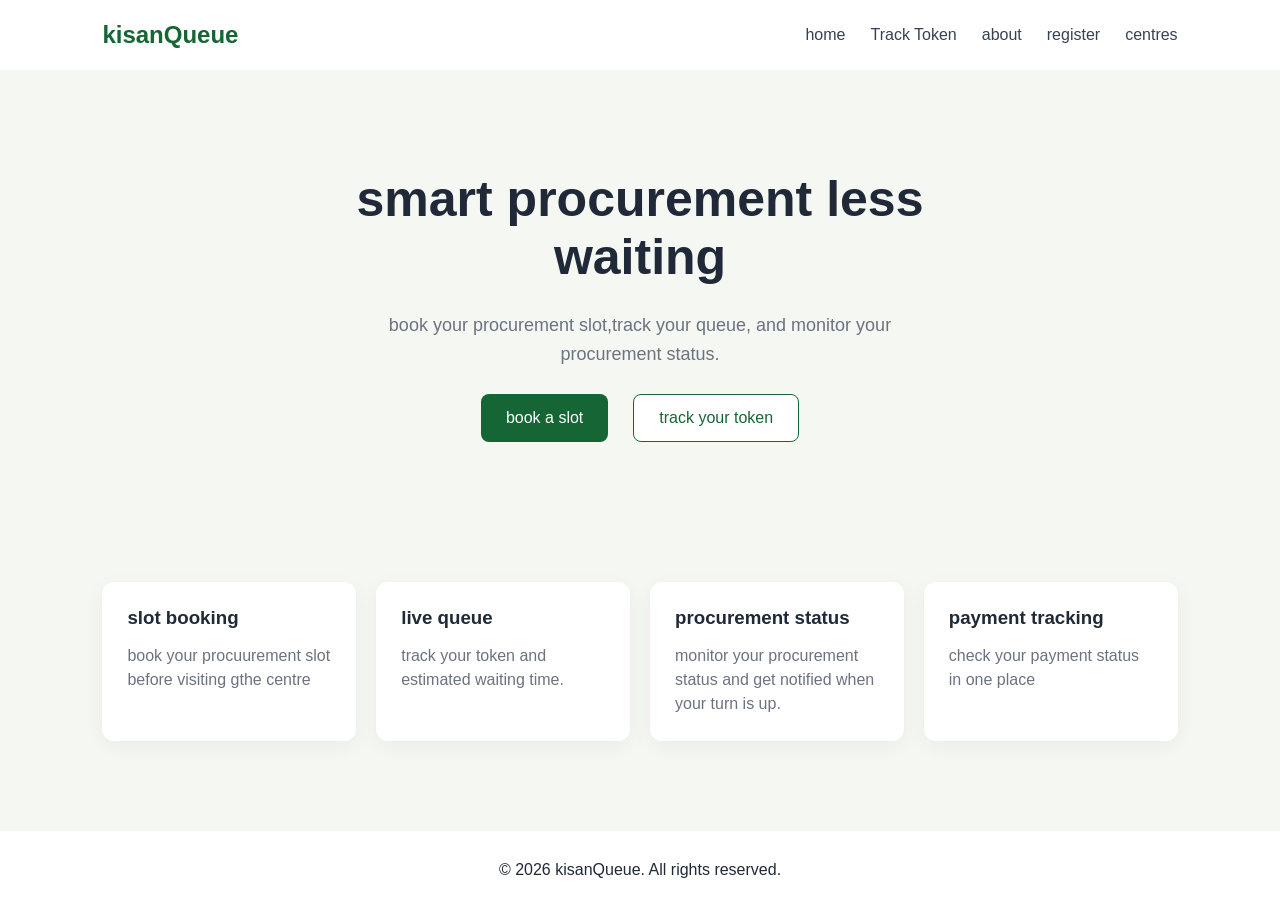
==== development/index.html @ 44cba634 "Add files via upload" ====
<!DOCTYPE html>
<html lang="en">
<head>
    <meta charset="UTF-8">
    <meta name="viewport" content="width=device-width, initial-scale=1.0">
    <title>Kisan_Queue</title>
    <link rel ="stylesheet" href ="style.css">
</head>
<body>
    <header>
        <h2>kisanQueue</h2>
        <nav>
            <a href ="#">home</a>
            <a href ="#">Track Token</a>
            <a href ="#">about</a>
            <a href="register.html">register</a>
            <a href="centres.html">centres</a>
        </nav>
    </header>

    <main>
        <!-- <section class="hero">
            <div class="hero-content"></div>
               <img src="1787847908800.png" alt="my image"
            </div>
        </section> -->



        <section class="hero">

            <!-- <img src="1787847908800.png" alt="my image">
            <div class="hero-text"> -->
                <h1>smart procurement
                    less waiting
                </h1>
                <p>
                    book your procurement slot,track your queue,
                    and monitor your procurement status.
                </p>

                  <!-- <div class="buttons"> 
                <button>book a slot -->
            </div>

            <div class="buttons"> 
                <button>book a slot 
                    <a href="register.html"></a>
                </button>
                <button>track your token</button>
            </div>
            </section>

            <section class="features">
                <div class="feature-card">
                    <h3>slot booking</h3>
                    <p>book your procuurement slot before visiting gthe centre</p>
                </div>

                <div class="feature-card">
                    <h3>live queue</h3>
                    <p>track your token and estimated waiting time.</p>

                </div>
                <div class="feature-card">
                    <h3>procurement status</h3>
                    <p>monitor your procurement status and get notified when your turn is up.</p>
                </div>
                <div class="feature-card">
                    <h3>payment tracking</h3>
                    <p>check your payment status in one place</p>

                </div>

            </section>

        
    </main>

    <footer>
        <p>&#169 2026 kisanQueue. All rights reserved.</p>
    </footer>
    <script src="script.js"></script>
</body>
</html>
---- development/style.css ----
*{
    margin:0;
    padding:0;
    box-sizing:border-box;
}


/*hero image*/

/* .hero{
    position:relative;
    overflow:hidden;
    min-height:600px;
    background-size:cover;
    background-position:center;
    background-repeat:no-repeat;


    display:flex;
    allign-items:center;
    justify-content:center;
    position:relative;

   
}

.hero-content{
    text-align:center;
    color:white;
    max-width:700px;
    padding:20px;


} */










body{
    font-family:Arial, Helvetica, sans-serif;
    background:#f5f7f2;
    color:#1f2937;
}

header{
    height:70px;
    display:flex;
    justify-content:space-between;
    align-items:center;

    padding:  0 8%;
    background:white;

}

header h2{
    color: #166534;

}

nav{
    display:flex;
    gap: 25px;
}

nav a{
    text-decoration: none;
    color:#374151;
}

.hero{text-align:center;
    padding: 100px 20px;
}

.hero h1{
    font-size: 50px;
    max-width: 700px;
    margin:auto;
}
.hero p{
    font-size: 18px;
    max-width: 600px;
    margin:25px auto;
  color:#6b7280;
  line-height:1.6;
}

.buttons{
    display: flex;
    justify-content: center;
    gap: 25px;
}

button{
    padding: 14px 25px;
    border-radius: 8px;
    border:none;
    cursor:pointer;
    font-size: 16px;
}

.buttons button:first-child{
    background:#166534;
    color:white;
}
.buttons button:last-child{
    background:white;
    color:#166534;
    border: 1px solid #166534;
}

.features{
    display:grid;
    grid-template-columns:repeat(4, 1fr);
    gap: 20px;
    padding: 40px 8%;
}

.feature-card{
    background:white;
    padding: 25px;
    border-radius: 12px;
   box-shadow: 0 5px 20px rgba(0,0,0,0.05);
}

.feature-card h3{
    margin-bottom: 15px;
   
}

.feature-card p{
    color:#6b7280;
    line-height:1.5;
}

footer{
    text-align:center;
    padding: 30px;
  
    margin-top: 50px;
      background:white;
}






/* Registration Section Styles */


.registration {
    max-width: 600px;
    margin: 60px auto;
    padding: 40px;
    background: white;
    border-radius: 12px;
}

.registration h1 {
    text-align: center;
    margin-bottom: 10px;
}

.registration > p {
    text-align: center;
    margin-bottom: 30px;
    color: #6b7280;
}

.registration form {
    display: flex;
    flex-direction: column;
}

.registration label {
    margin-top: 15px;
    margin-bottom: 7px;
    font-weight: bold;
}

.registration input,
.registration select {
    padding: 13px;
    font-size: 16px;

    border: 1px solid #d1d5db;
    border-radius: 7px;
}

.registration form button {
    margin-top: 25px;

    padding: 14px;

    background: #166534;
    color: white;

    border: none;
    border-radius: 8px;

    cursor: pointer;
    font-size: 16px;
}


/* Centres Section Styles */




.centres {
    padding: 60px 8%;
    text-align: center;
}

.centres > p {
    margin-top: 10px;
    color: #6b7280;
}

.centre-container {
    display: grid;

    grid-template-columns:
        repeat(3, 1fr);

    gap: 25px;

    margin-top: 40px;
}

.centre-card {
    background: white;

    padding: 30px;

    border-radius: 12px;

    text-align: left;

    box-shadow:
        0 5px 20px
        rgba(0, 0, 0, 0.05);
}

.centre-card h2 {
    margin-bottom: 20px;
}

.centre-card p {
    margin: 12px 0;
}

.select-centre {
    margin-top: 20px;

    width: 100%;

    background: #166534;
    color: white;
}


/* Booking Section Styles */

.booking-section {
    max-width: 800px;
    margin: 60px auto;
    padding: 20px;
    text-align: center;
}

.booking-section > p {
    color: #6b7280;
    margin-bottom: 30px;
}

.booking-card {
    background: white;
    padding: 35px;
    border-radius: 12px;
}

.booking-card h2 {
    margin-top: 25px;
}

#bookingDate {
    padding: 12px;
    margin-top: 10px;
    font-size: 16px;
}

.slots {
    display: grid;
    grid-template-columns: repeat(2, 1fr);
    gap: 15px;
    margin-top: 20px;
}

.slot-btn {
    padding: 15px;
    background: white;
    border: 1px solid #166534;
    color: #166534;
    cursor: pointer;
}

.slot-btn:hover {
    background: #166534;
    color: white;
}

.slot-btn.selected {
    background: #166534;
    color: white;
}

.confirm-btn {
    margin-top: 30px;
    padding: 14px 30px;
}








.confirmation {
    text-align: center;
    margin: 70px auto;
    padding: 20px;
}

.confirmation > p {
    color: #6b7280;
}

.token-card {
    max-width: 500px;
    margin: 40px auto;
    background: white;
    padding: 40px;
    border-radius: 15px;
}

.token-number {
    font-size: 60px;
    font-weight: bold;
    color: #166534;
    margin: 20px 0;
}

.booking-details {
    text-align: left;
    margin: 30px 0;
}

.booking-details p {
    padding: 10px 0;
    border-bottom: 1px solid #eee;
}






.queue-section {
    max-width: 1000px;
    margin: 60px auto;
    padding: 20px;
    text-align: center;
}

.queue-section > p {
    color: #6b7280;
    margin-bottom: 40px;
}

.queue-dashboard {
    display: grid;
    grid-template-columns: repeat(4, 1fr);
    gap: 20px;
    margin-bottom: 50px;
}

.queue-info {
    background: white;
    padding: 25px;
    border-radius: 12px;
}

.queue-info h3 {
    margin-bottom: 15px;
}

.queue-info div {
    font-size: 24px;
    font-weight: bold;
}

.current-token {
    color: #dc2626;
}

.your-token {
    color: #166534;
}

.queue-list {
    max-width: 700px;
    margin: 30px auto;
}

.queue-item {
    display: flex;
    justify-content: space-between;

    background: white;

    padding: 18px;

    margin: 10px 0;

    border-radius: 8px;
}

.completed {
    opacity: 0.6;
}

.active {
    border-left: 5px solid #f59e0b;
}

.your-position {
    border-left: 5px solid #166534;
    font-weight: bold;
}




/*status.css*/



.status-section {
    max-width: 800px;
    margin: 60px auto;
    padding: 20px;
}

.status-section > h1,
.status-section > p {
    text-align: center;
}

.status-section > p {
    color: #6b7280;
    margin-bottom: 40px;
}

.status-card {
    background: white;
    padding: 30px;
    border-radius: 12px;
}

.status-item {
    display: flex;
    gap: 20px;

    padding: 20px 0;

    border-bottom: 1px solid #e5e7eb;
}

.status-icon {
    width: 40px;
    height: 40px;

    display: flex;

    align-items: center;
    justify-content: center;

    border-radius: 50%;

    font-weight: bold;
}

.status-item.completed .status-icon {
    background: #dcfce7;
    color: #166534;
}

.status-item.processing .status-icon {
    background: #fef3c7;
}

.status-item.pending .status-icon {
    background: #f3f4f6;
}

.status-item h3 {
    margin-bottom: 5px;
}

.status-item p {
    color: #6b7280;
}

.status-btn {
    width: 100%;
    margin-top: 30px;
    padding: 14px;
}





/*status.css*/



.payment-section {
    max-width: 700px;
    margin: 60px auto;
    padding: 20px;
    text-align: center;
}

.payment-section > p {
    color: #6b7280;
    margin-bottom: 40px;
}

.payment-card {
    background: white;
    padding: 35px;
    border-radius: 12px;
    text-align: left;
}

.payment-header {
    display: flex;
    justify-content: space-between;
    align-items: center;

    padding-bottom: 20px;

    border-bottom: 1px solid #e5e7eb;
}

.payment-processing {
    padding: 8px 12px;
    background: #fef3c7;
    border-radius: 20px;
}

.payment-row {
    display: flex;
    justify-content: space-between;

    padding: 18px 0;

    border-bottom: 1px solid #e5e7eb;
}

.payment-row span {
    color: #6b7280;
}

.payment-row.amount {
    font-size: 20px;
    border-bottom: none;
}

.payment-message {
    background: #f0fdf4;

    padding: 15px;

    border-radius: 8px;

    margin: 20px 0;
}

.payment-card button {
    width: 100%;
    padding: 14px;
}





/*admin login.css*/







.admin-login-section {
    min-height: 70vh;

    display: flex;

    justify-content: center;
    align-items: center;

    padding: 30px;
}

.admin-login-card {
    width: 100%;
    max-width: 450px;

    background: white;

    padding: 40px;

    border-radius: 15px;

    box-shadow:
        0 5px 20px
        rgba(0, 0, 0, 0.08);
}

.admin-login-card h1,
.admin-login-card > p {
    text-align: center;
}

.admin-login-card > p {
    color: #6b7280;
    margin-bottom: 25px;
}

.admin-login-card form {
    display: flex;
    flex-direction: column;
}

.admin-login-card label {
    margin-top: 15px;
    margin-bottom: 7px;

    font-weight: bold;
}

.admin-login-card input {
    padding: 13px;

    border: 1px solid #d1d5db;

    border-radius: 7px;

    font-size: 16px;
}

.admin-login-card button {
    margin-top: 25px;

    padding: 14px;
}

.demo-login {
    margin-top: 25px;

    padding: 15px;

    background: #f0fdf4;

    border-radius: 8px;

    font-size: 14px;
}


/*admin dashboard.css*/




.admin-dashboard {
    max-width: 1200px;

    margin: 50px auto;

    padding: 20px;
}

.dashboard-heading {
    display: flex;

    justify-content: space-between;
    align-items: center;

    margin-bottom: 40px;
}

.dashboard-heading p {
    color: #6b7280;
}

.dashboard-stats {
    display: grid;

    grid-template-columns:
        repeat(4, 1fr);

    gap: 20px;

    margin-bottom: 40px;
}

.stat-card {
    background: white;

    padding: 25px;

    border-radius: 12px;
}

.stat-card h3 {
    color: #6b7280;

    margin-bottom: 15px;
}

.stat-card div {
    font-size: 32px;

    font-weight: bold;

    color: #166534;
}

.dashboard-content {
    display: grid;

    grid-template-columns:
        repeat(2, 1fr);

    gap: 25px;
}

.dashboard-panel {
    background: white;

    padding: 30px;

    border-radius: 12px;

    text-align: center;
}

.dashboard-token {
    font-size: 55px;

    font-weight: bold;

    color: #166534;

    margin: 20px 0;
}

.centre-status {
    font-size: 25px;

    font-weight: bold;

    margin: 20px 0;
}






/*queue management*/


.admin-queue-section {
    max-width: 900px;

    margin: 50px auto;

    padding: 20px;

    text-align: center;
}

.admin-queue-section > p {
    color: #6b7280;

    margin-bottom: 35px;
}

.current-queue-card {
    background: white;

    padding: 35px;

    border-radius: 15px;

    margin-bottom: 40px;
}

.admin-current-token {
    font-size: 60px;

    font-weight: bold;

    color: #166534;

    margin: 20px;
}

.queue-management-list {
    background: white;

    padding: 30px;

    border-radius: 12px;

    text-align: left;
}

.admin-queue-item {
    display: flex;

    justify-content: space-between;

    align-items: center;

    padding: 18px;

    border-bottom:
        1px solid #e5e7eb;
}

.admin-queue-item div {
    display: flex;

    gap: 20px;

    align-items: center;
}

.active-admin-token {
    background: #f0fdf4;

    border-left:
        5px solid #166534;
}

.completed-status {
    color: #166534;

    font-weight: bold;
}
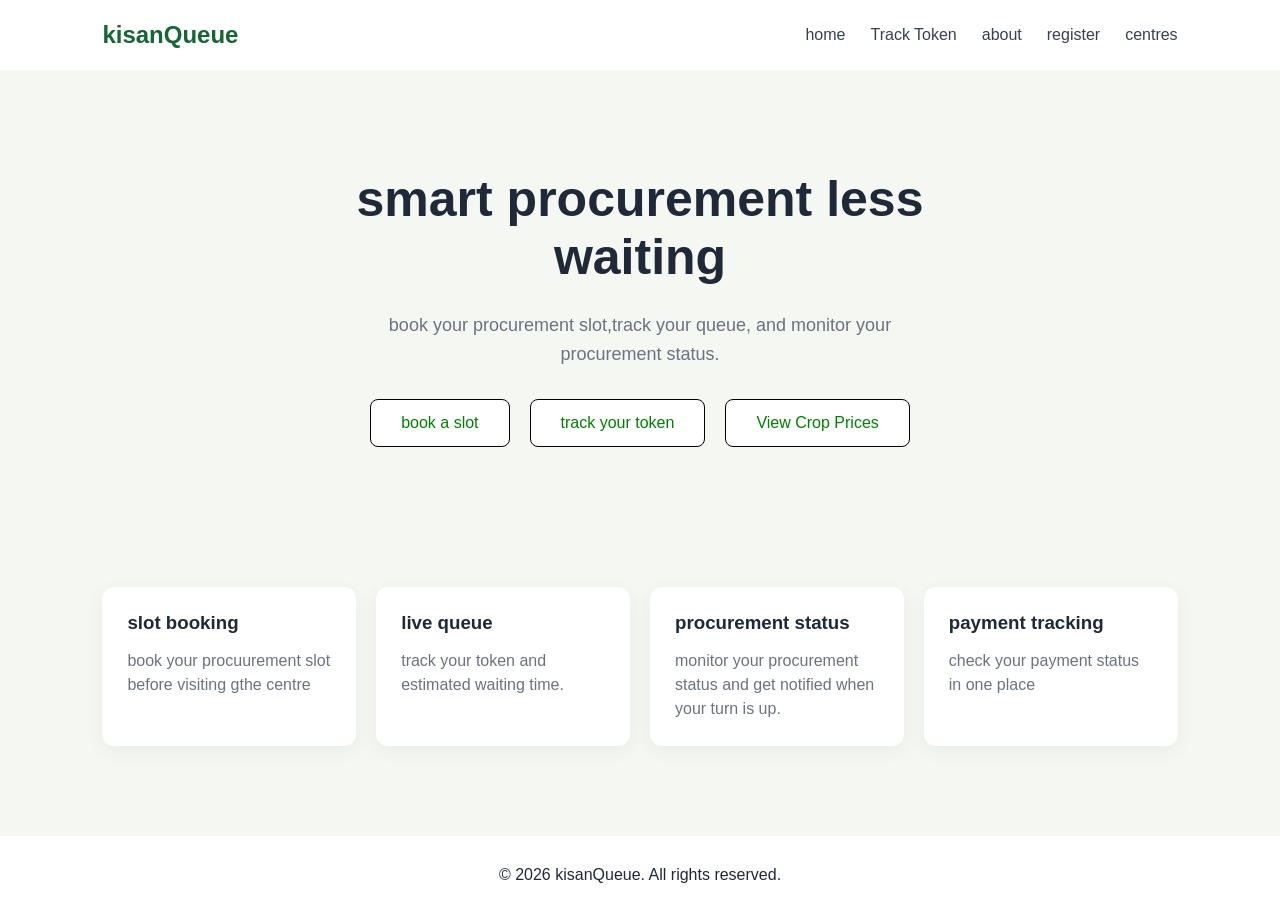
==== commit 738a2e43: "Add files via upload" ====
--- a/development/index.html
+++ b/development/index.html
@@ -39,16 +39,27 @@
                     and monitor your procurement status.
                 </p>
 
-                  <!-- <div class="buttons"> 
-                <button>book a slot -->
+            <!-- <div style="background-color: white;
+            color: green;
+            padding: 12px 25px;
+            border:1px solid green;
+            border-radius: 8px;
+            cursor: pointer;"> -->
+
+            <div class="hero-buttons">
+                <a href="register.html">
+                    <button class="book-a-slot" type="button">book a slot</button>
+                </a>
+                <a href="queue.html">
+                    <button class="track-your-token" type="button">track your token</button>
+                </a>
+
+                <a href="crop-prices.html">
+                    <button class="view-crop-prices" type="button">View Crop Prices</button>
+                </a>
             </div>
 
-            <div class="buttons"> 
-                <button>book a slot 
-                    <a href="register.html"></a>
-                </button>
-                <button>track your token</button>
-            </div>
+
             </section>
 
             <section class="features">
--- a/development/style.css
+++ b/development/style.css
@@ -327,9 +327,36 @@
     margin-top: 30px;
     padding: 14px 30px;
 }
-
-
-
+.confirm-btn:hover {
+    background: #166534;
+    color: white;
+    animation: scaleUp 0.2s ease-in-out;
+}
+
+
+.confirm-btn:active {
+    transform: scale(0.98);
+}
+
+/* .book a slot {
+    background: #166534;
+    color: white;
+    border: none;
+    padding: 14px 30px;
+    border-radius: 8px;
+    cursor: pointer;
+} */
+
+/* .book-a-slot:hover {
+    background: #166534;
+    color: rgb(10, 223, 28);
+    animation: scaleUp 0.2s ease-in-out;
+}
+.track-your-token:hover {
+    background: #166534;
+    color: white;
+    animation: scaleUp 0.2s ease-in-out;
+} */
 
 
 
@@ -874,4 +901,274 @@
     color: #166534;
 
     font-weight: bold;
-}+}
+
+
+/*crop prices*/
+
+
+/* =========================
+   CROP PRICES PAGE
+========================= */
+
+.price-page {
+    width: 90%;
+    max-width: 1200px;
+    margin: auto;
+    padding: 50px 0;
+}
+
+
+/* HEADER */
+
+.price-header {
+    text-align: center;
+    margin-bottom: 40px;
+}
+
+.price-header h2 {
+    font-size: 38px;
+    margin-bottom: 15px;
+    color: #2f4f3e;
+}
+
+.price-header p {
+    font-size: 17px;
+    color: #666;
+    margin: 8px 0;
+}
+
+
+/* CONTROLS */
+
+.price-controls {
+    display: flex;
+    justify-content: center;
+    align-items: center;
+    gap: 15px;
+    flex-wrap: wrap;
+
+    margin-bottom: 40px;
+}
+
+.price-controls label {
+    font-weight: bold;
+}
+
+.price-controls select,
+.price-controls input {
+    padding: 12px 15px;
+
+    border: 1px solid #ccc;
+
+    border-radius: 8px;
+
+    font-size: 16px;
+}
+
+.price-controls input {
+    width: 220px;
+}
+
+
+/* CROP CARDS CONTAINER */
+
+.crop-container {
+
+    display: grid;
+
+    grid-template-columns:
+        repeat(auto-fit, minmax(230px, 1fr));
+
+    gap: 25px;
+}
+
+
+/* SINGLE CROP CARD */
+
+.crop-card {
+
+    background-color: white;
+
+    padding: 25px;
+
+    border-radius: 12px;
+
+    box-shadow:
+        0 4px 12px
+        rgba(0, 0, 0, 0.1);
+
+    text-align: center;
+
+    transition: 0.3s;
+}
+
+
+/* HOVER EFFECT */
+
+.crop-card:hover {
+
+    transform: translateY(-8px);
+
+    box-shadow:
+        0 8px 20px
+        rgba(0, 0, 0, 0.15);
+}
+
+
+/* CROP NAME */
+
+.crop-card h3 {
+
+    font-size: 23px;
+
+    color: #2f4f3e;
+
+    margin-bottom: 8px;
+}
+
+
+/* HINDI CROP NAME */
+
+.crop-name {
+
+    color: #777;
+
+    font-size: 16px;
+
+    margin-bottom: 18px;
+}
+
+
+/* PRICE */
+
+.price {
+
+    font-size: 26px;
+
+    font-weight: bold;
+
+    color: #198754;
+
+    margin-bottom: 12px;
+}
+
+
+/* QUINTAL TEXT */
+
+.price span {
+
+    font-size: 14px;
+
+    color: #666;
+
+    font-weight: normal;
+}
+
+
+/* STATUS */
+
+.status {
+
+    font-size: 14px;
+
+    font-weight: bold;
+}
+
+
+/* POSITIVE STATUS */
+
+.positive {
+
+    color: green;
+}
+
+
+/* INFORMATION BOX */
+
+.price-info {
+
+    background-color: #f5f8f6;
+
+    padding: 25px;
+
+    margin-top: 50px;
+
+    border-left:
+        5px solid #198754;
+
+    border-radius: 8px;
+}
+
+
+.price-info h3 {
+
+    margin-bottom: 10px;
+
+    color: #2f4f3e;
+}
+
+
+.price-info p {
+
+    color: #666;
+
+    line-height: 1.6;
+}
+
+
+/* MOBILE RESPONSIVE */
+
+@media (max-width: 600px) {
+
+    .price-header h2 {
+
+        font-size: 28px;
+    }
+
+
+    .price-controls {
+
+        flex-direction: column;
+
+        align-items: stretch;
+    }
+
+
+    .price-controls input {
+
+        width: auto;
+    }
+
+}
+
+
+/*buttons*/
+
+
+
+.hero-buttons {
+    display: flex;
+    justify-content: center;
+    gap: 20px;
+    margin-top: 30px;
+}
+
+.book-a-slot, .track-your-token ,.view-crop-prices {
+    padding: 14px 30px;
+    border-radius: 8px;
+    border: 1px solid black;  
+
+     color: green;
+    background: white;}
+
+    /* .book-a-slot, .track-your-token ,.view-crop-prices:hove {
+        background: green;
+        color: white;
+       
+    } */
+
+
+
+
+
